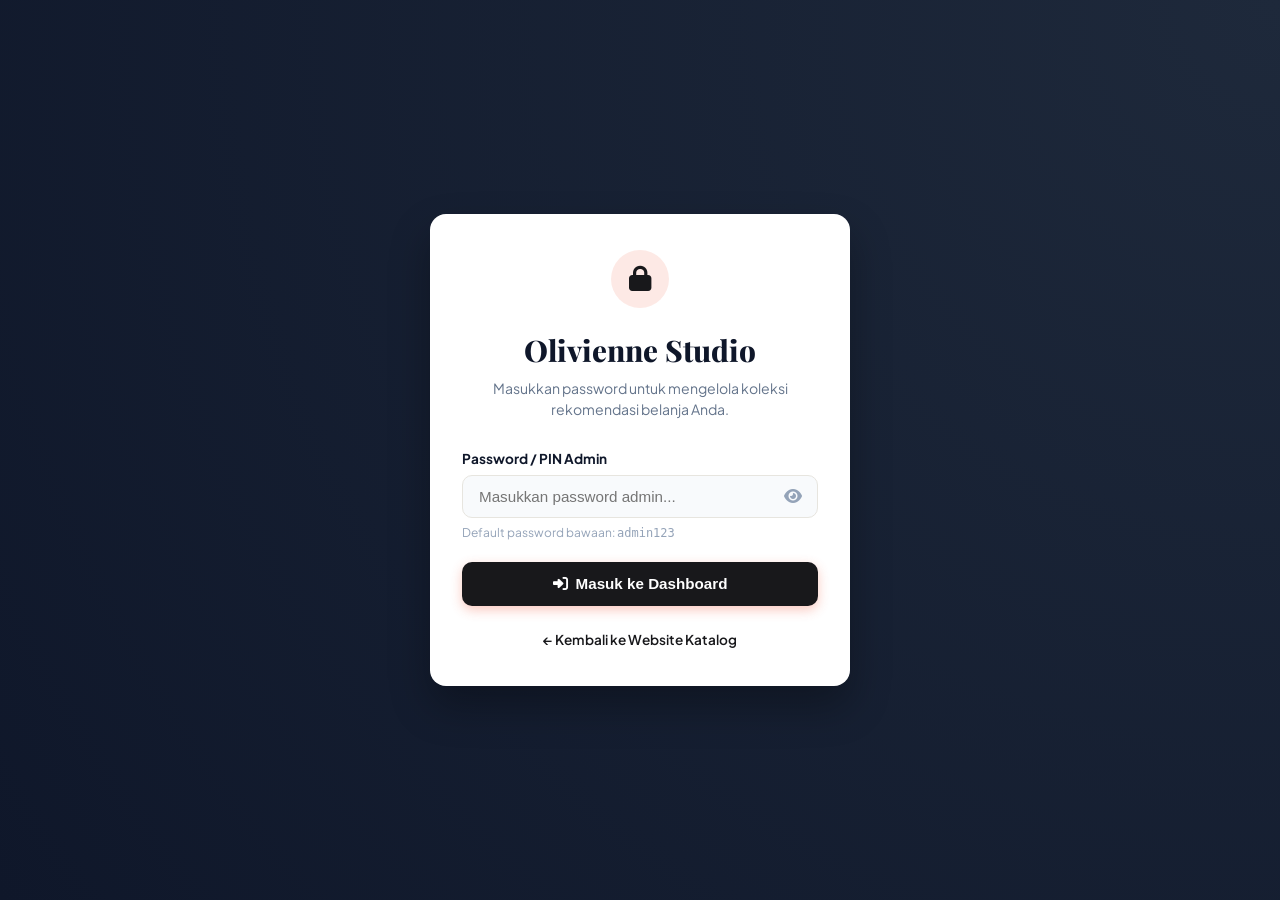
==== admin.html @ c8de6388 "Initial commit: Olivienne Luxury Curated Online Catalog with Admin Portal" ====
<!DOCTYPE html>
<html lang="id">
<head>
  <meta charset="UTF-8">
  <meta name="viewport" content="width=device-width, initial-scale=1.0">
  <title>BNUSHOP Studio | Admin Dashboard</title>
  
  <meta name="robots" content="noindex, nofollow">
  <meta name="theme-color" content="#18181B">
  
  <!-- Google Fonts: Playfair Display & Plus Jakarta Sans -->
  <link rel="preconnect" href="https://fonts.googleapis.com">
  <link rel="preconnect" href="https://fonts.gstatic.com" crossorigin>
  <link href="https://fonts.googleapis.com/css2?family=Playfair+Display:ital,wght@0,600;0,700;1,600&family=Plus+Jakarta+Sans:wght@400;500;600;700&display=swap" rel="stylesheet">
  
  <!-- Font Awesome 6 Icons -->
  <link rel="stylesheet" href="https://cdnjs.cloudflare.com/ajax/libs/font-awesome/6.5.1/css/all.min.css" integrity="sha512-DTOQO9RWCH3ppGqcWaEA1BIZOC6xxalwEsw9c2QQeAIftl+Vegovlnee1c9QX4TctnWMn13TZye+giMm8e2LwA==" crossorigin="anonymous" referrerpolicy="no-referrer" />
  
  <!-- Admin Stylesheet -->
  <link rel="stylesheet" href="css/admin.css">
</head>
<body>

  <!-- ==========================================================================
       LOGIN SCREEN (KHUSUS PEMILIK)
       ========================================================================== -->
  <div class="login-screen" id="loginScreen">
    <div class="login-card">
      <div class="login-icon">
        <i class="fas fa-lock"></i>
      </div>
      <h1 class="login-title" style="font-family: 'Playfair Display', serif; font-size: 1.85rem;">Olivienne Studio</h1>
      <p class="login-desc">Masukkan password untuk mengelola koleksi rekomendasi belanja Anda.</p>

      <div class="login-error" id="loginError">Password salah!</div>

      <form id="loginForm" class="login-form">
        <div class="form-group">
          <label class="form-label" for="adminPasswordInput">Password / PIN Admin</label>
          <div class="input-password-wrapper">
            <input 
              type="password" 
              id="adminPasswordInput" 
              class="login-input" 
              placeholder="Masukkan password admin..." 
              required 
              autocomplete="current-password"
            />
            <button type="button" class="toggle-password-btn" id="togglePasswordBtn" title="Lihat password">
              <i class="fas fa-eye"></i>
            </button>
          </div>
          <small style="display:block; margin-top:0.35rem; color:#94A3B8; font-size:0.75rem;">
            Default password bawaan: <code>admin123</code>
          </small>
        </div>

        <button type="submit" class="btn-login-submit">
          <i class="fas fa-sign-in-alt"></i> Masuk ke Dashboard
        </button>
      </form>

      <div class="login-footer-link">
        <a href="index.html">← Kembali ke Website Katalog</a>
      </div>
    </div>
  </div>

  <!-- ==========================================================================
       ADMIN APP DASHBOARD (SETELAH LOGIN BERHASIL)
       ========================================================================== -->
  <div class="admin-app" id="adminApp">
    
    <!-- Top Navbar -->
    <header class="admin-navbar">
      <div class="navbar-container">
        <div class="admin-brand">
          <span style="font-family: 'Playfair Display', serif; font-size: 1.4rem; font-weight: 700; letter-spacing: -0.01em;">BNUSHOP</span>
          <span class="admin-badge">Studio Admin</span>
        </div>

        <div class="navbar-actions">
          <a href="index.html" target="_blank" class="btn-nav btn-nav-site" title="Buka website publik">
            <i class="fas fa-external-link-alt"></i>
            <span>Lihat Website</span>
          </a>
          <button type="button" class="btn-nav btn-nav-site" onclick="admin.openPasswordModal()" title="Ubah password login">
            <i class="fas fa-key"></i>
            <span>Ganti Password</span>
          </button>
          <button type="button" class="btn-nav btn-nav-logout" onclick="admin.logout()" title="Keluar">
            <i class="fas fa-sign-out-alt"></i>
            <span>Keluar</span>
          </button>
        </div>
      </div>
    </header>

    <!-- Main Container -->
    <main class="admin-main">
      
      <!-- Statistics Grid -->
      <section class="stats-grid">
        <div class="stat-card">
          <div>
            <div class="stat-info-title">Total Postingan</div>
            <div class="stat-info-val" id="statTotalProducts">0</div>
          </div>
          <div class="stat-icon-wrapper stat-icon-products">
            <i class="fas fa-boxes"></i>
          </div>
        </div>

        <div class="stat-card">
          <div>
            <div class="stat-info-title">Produk Pilihan</div>
            <div class="stat-info-val" id="statFeaturedProducts">0</div>
          </div>
          <div class="stat-icon-wrapper stat-icon-featured">
            <i class="fas fa-star"></i>
          </div>
        </div>

        <div class="stat-card">
          <div>
            <div class="stat-info-title">Dari Tokopedia</div>
            <div class="stat-info-val" id="statTokopediaProducts">0</div>
          </div>
          <div class="stat-icon-wrapper stat-icon-tokopedia">
            <i class="fas fa-store"></i>
          </div>
        </div>

        <div class="stat-card">
          <div>
            <div class="stat-info-title">Total Kategori</div>
            <div class="stat-info-val" id="statCategoriesCount">0</div>
          </div>
          <div class="stat-icon-wrapper stat-icon-categories">
            <i class="fas fa-tags"></i>
          </div>
        </div>
      </section>

      <!-- Action Toolbar -->
      <section class="toolbar-section">
        <div class="toolbar-search">
          <i class="fas fa-search"></i>
          <input 
            type="text" 
            id="adminSearchInput" 
            placeholder="Cari postingan produk (judul, platform, kategori)..." 
          />
        </div>

        <div class="toolbar-actions">
          <button type="button" class="btn-add-product" onclick="admin.openAddModal()">
            <i class="fas fa-plus-circle"></i>
            <span>Tambah Postingan Baru</span>
          </button>
          
          <button type="button" class="btn-secondary-action" onclick="admin.exportData()" title="Salin kode data untuk disimpan permanen ke js/data.js">
            <i class="fas fa-file-export"></i>
            <span>Ekspor ke data.js</span>
          </button>

          <button type="button" class="btn-secondary-action" style="color: #EF4444;" onclick="admin.resetToDefault()" title="Kembalikan semua postingan ke sampel awal">
            <i class="fas fa-undo"></i>
            <span>Reset Bawaan</span>
          </button>
        </div>
      </section>

      <!-- Products Management Table -->
      <section class="table-card">
        <div class="table-responsive">
          <table class="admin-table">
            <thead>
              <tr>
                <th style="width: 40px;" title="Produk Pilihan Utama">⭐</th>
                <th>Produk</th>
                <th>Kategori</th>
                <th>Platform Toko</th>
                <th>Harga</th>
                <th style="width: 120px;">Aksi</th>
              </tr>
            </thead>
            <tbody id="productsTableBody">
              <!-- Baris data di-render oleh admin.js -->
            </tbody>
          </table>
        </div>
      </section>

    </main>
  </div>

  <!-- ==========================================================================
       MODAL FORM TAMBAH & EDIT POSTINGAN
       ========================================================================== -->
  <div class="admin-modal-overlay" id="productFormModal">
    <div class="admin-modal-box">
      <div class="admin-modal-header">
        <h3 id="modalFormTitle">Tambah Postingan Produk Baru</h3>
        <button type="button" style="background:none; border:none; font-size:1.2rem; cursor:pointer; color:#64748B;" onclick="admin.closeProductModal()">
          <i class="fas fa-times"></i>
        </button>
      </div>

      <form id="productForm">
        <div class="admin-modal-body">
          
          <div class="admin-form-group">
            <label for="formTitle">Judul Nama Produk *</label>
            <input type="text" id="formTitle" class="admin-form-control" placeholder="Contoh: Kaos Polos Oversize Cotton Combed 24s Premium" required />
          </div>

          <div class="form-grid-2">
            <div class="admin-form-group">
              <label for="formCategory">Kategori *</label>
              <select id="formCategory" class="admin-form-control">
                <option value="fashion">👗 Fashion</option>
                <option value="elektronik">📱 Elektronik</option>
                <option value="aksesori">💍 Aksesori</option>
                <option value="rumah-tangga">🏠 Rumah Tangga</option>
                <option value="kecantikan">💄 Kecantikan</option>
              </select>
            </div>

            <div class="admin-form-group">
              <label for="formPlatform">Platform Marketplace Utama *</label>
              <select id="formPlatform" class="admin-form-control">
                <option value="tokopedia">🟢 Tokopedia</option>
                <option value="shopee">🟠 Shopee</option>
                <option value="tiktok">⚫ TikTok Shop</option>
                <option value="lazada">🔵 Lazada</option>
                <option value="blibli">🔷 Blibli</option>
                <option value="other">🌐 Toko Resmi / Lainnya</option>
              </select>
            </div>
          </div>

          <div class="admin-form-group">
            <label for="formProductUrl">Link Belanja Utama (URL Marketplace/Affiliate) *</label>
            <input type="url" id="formProductUrl" class="admin-form-control" placeholder="Contoh: https://www.tokopedia.com/... atau https://shopee.co.id/..." required />
          </div>

          <div class="form-grid-2">
            <div class="admin-form-group">
              <label for="formSecondaryPlatform">Platform Toko Cadangan (Opsional)</label>
              <select id="formSecondaryPlatform" class="admin-form-control">
                <option value="">-- Tidak ada link kedua --</option>
                <option value="tokopedia">🟢 Tokopedia</option>
                <option value="shopee">🟠 Shopee</option>
                <option value="tiktok">⚫ TikTok Shop</option>
                <option value="lazada">🔵 Lazada</option>
                <option value="blibli">🔷 Blibli</option>
                <option value="other">🌐 Toko Resmi</option>
              </select>
            </div>

            <div class="admin-form-group">
              <label for="formSecondaryUrl">Link Belanja Cadangan (Opsional)</label>
              <input type="url" id="formSecondaryUrl" class="admin-form-control" placeholder="Link toko kedua jika tersedia..." />
            </div>
          </div>

          <div class="form-grid-2">
            <div class="admin-form-group">
              <label for="formPrice">Harga Jual (Rp) *</label>
              <input type="number" id="formPrice" class="admin-form-control" placeholder="Contoh: 68000" min="0" required />
            </div>

            <div class="admin-form-group">
              <label for="formOriginalPrice">Harga Coret / Asli (Rp, Opsional)</label>
              <input type="number" id="formOriginalPrice" class="admin-form-control" placeholder="Contoh: 125000" min="0" />
            </div>
          </div>

          <div class="admin-form-group">
            <label for="formImage">Link URL Foto Produk</label>
            <input type="url" id="formImage" class="admin-form-control" placeholder="https://images.unsplash.com/... atau link foto produk online" />
            <div class="img-preview-box">
              <img id="formImagePreview" src="" alt="Pratinjau Foto" class="img-preview-thumb" onerror="this.src=DEFAULT_PLACEHOLDER" />
              <span style="font-size: 0.8rem; color: #64748B;">Pratinjau tampilan foto produk di katalog.</span>
            </div>
          </div>

          <div class="admin-form-group">
            <label for="formBadgeText">Label / Badge Khusus (Opsional)</label>
            <input type="text" id="formBadgeText" class="admin-form-control" placeholder="Contoh: 🔥 Terlaris, ⭐ Pilihan Editor, Diskon 50%" />
          </div>

          <div class="admin-form-group">
            <label for="formDescription">Deskripsi Produk Singkat</label>
            <textarea id="formDescription" class="admin-form-control" placeholder="Jelaskan spesifikasi, bahan, atau manfaat barang..."></textarea>
          </div>

          <div class="admin-form-group">
            <label for="formRecommendation">Kenapa Kamu Merekomendasikan Barang Ini?</label>
            <textarea id="formRecommendation" class="admin-form-control" placeholder="Tuliskan ulasan jujur atau keunggulan berdasarkan pengalamanmu..."></textarea>
          </div>

          <div class="admin-form-group">
            <label style="display:flex; align-items:center; gap:0.5rem; cursor:pointer;">
              <input type="checkbox" id="formFeatured" style="width: 18px; height: 18px; accent-color: var(--admin-primary);" />
              <span>Jadikan sebagai ⭐ <strong>Produk Pilihan Utama</strong> (Tampil di tab Rekomendasi Pilihan)</span>
            </label>
          </div>

        </div>

        <div class="admin-modal-footer">
          <button type="button" class="btn-secondary-action" onclick="admin.closeProductModal()">Batal</button>
          <button type="submit" class="btn-add-product">
            <i class="fas fa-save"></i> Simpan Postingan
          </button>
        </div>
      </form>
    </div>
  </div>

  <!-- ==========================================================================
       MODAL GANTI PASSWORD ADMIN
       ========================================================================== -->
  <div class="admin-modal-overlay" id="passwordModal">
    <div class="admin-modal-box" style="max-width: 440px;">
      <div class="admin-modal-header">
        <h3>Ubah Password Admin</h3>
        <button type="button" style="background:none; border:none; font-size:1.2rem; cursor:pointer; color:#64748B;" onclick="admin.closePasswordModal()">
          <i class="fas fa-times"></i>
        </button>
      </div>

      <form id="changePasswordForm">
        <div class="admin-modal-body">
          <div class="admin-form-group">
            <label for="oldPassword">Password Saat Ini</label>
            <input type="password" id="oldPassword" class="admin-form-control" placeholder="Password lama..." required />
          </div>

          <div class="admin-form-group">
            <label for="newPassword">Password Baru</label>
            <input type="password" id="newPassword" class="admin-form-control" placeholder="Minimal 4 karakter..." required />
          </div>

          <div class="admin-form-group">
            <label for="confirmPassword">Konfirmasi Password Baru</label>
            <input type="password" id="confirmPassword" class="admin-form-control" placeholder="Ulangi password baru..." required />
          </div>
        </div>

        <div class="admin-modal-footer">
          <button type="button" class="btn-secondary-action" onclick="admin.closePasswordModal()">Batal</button>
          <button type="submit" class="btn-add-product">Simpan Password</button>
        </div>
      </form>
    </div>
  </div>

  <!-- ==========================================================================
       TOAST NOTIFICATION
       ========================================================================== -->
  <div class="admin-toast" id="adminToast">
    <i class="fas fa-check-circle"></i>
    <span id="adminToastMessage">Notifikasi sukses</span>
  </div>

  <!-- Scripts -->
  <script src="js/data.js"></script>
  <script src="js/admin.js"></script>
</body>
</html>
---- css/admin.css ----
/* ==========================================================================
   ADMIN PANEL STYLESHEET - DEDICATED MANAGEMENT PORTAL
   ========================================================================== */

:root {
  --admin-primary: #18181B;
  --admin-primary-dark: #27272A;
  --admin-secondary: #27272A;
  --admin-accent: #18181B;
  --admin-success: #10B981;
  --admin-warning: #D97706;
  --admin-danger: #DC2626;
  
  --admin-bg: #FAF9F5;
  --admin-surface: #FFFFFF;
  --admin-card: #FFFFFF;
  --admin-border: #E7E5DF;
  
  --admin-text-main: #0F172A;
  --admin-text-muted: #64748B;
  --admin-text-light: #94A3B8;
  
  --shadow-sm: 0 1px 3px rgba(0, 0, 0, 0.08);
  --shadow-md: 0 4px 6px -1px rgba(0, 0, 0, 0.08);
  --shadow-lg: 0 10px 25px -5px rgba(0, 0, 0, 0.1);
  
  --radius-sm: 6px;
  --radius-md: 10px;
  --radius-lg: 16px;
  --radius-full: 9999px;
  
  --transition: all 0.2s ease;
}

* {
  margin: 0;
  padding: 0;
  box-sizing: border-box;
}

body {
  font-family: 'Plus Jakarta Sans', system-ui, -apple-system, BlinkMacSystemFont, 'Segoe UI', Roboto, sans-serif;
  background-color: var(--admin-bg);
  color: var(--admin-text-main);
  line-height: 1.5;
  min-height: 100vh;
}

/* ==========================================================================
   LOGIN SCREEN
   ========================================================================== */
.login-screen {
  min-height: 100vh;
  display: flex;
  align-items: center;
  justify-content: center;
  padding: 1.5rem;
  background: radial-gradient(circle at top right, #1E293B, #0F172A);
}

.login-card {
  background: var(--admin-surface);
  width: 100%;
  max-width: 420px;
  border-radius: var(--radius-lg);
  padding: 2.25rem 2rem;
  box-shadow: 0 20px 40px rgba(0, 0, 0, 0.3);
  text-align: center;
}

.login-icon {
  width: 58px;
  height: 58px;
  background: rgba(238, 77, 45, 0.12);
  color: var(--admin-primary);
  border-radius: 50%;
  display: flex;
  align-items: center;
  justify-content: center;
  font-size: 1.6rem;
  margin: 0 auto 1.25rem;
}

.login-title {
  font-size: 1.45rem;
  font-weight: 800;
  color: var(--admin-text-main);
  margin-bottom: 0.4rem;
}

.login-desc {
  font-size: 0.88rem;
  color: var(--admin-text-muted);
  margin-bottom: 1.75rem;
}

.login-form .form-group {
  text-align: left;
  margin-bottom: 1.25rem;
}

.login-form .form-label {
  display: block;
  font-size: 0.85rem;
  font-weight: 700;
  margin-bottom: 0.4rem;
  color: var(--admin-text-main);
}

.input-password-wrapper {
  position: relative;
  display: flex;
  align-items: center;
}

.login-input {
  width: 100%;
  padding: 0.75rem 2.8rem 0.75rem 1rem;
  background: #F8FAFC;
  border: 1.5px solid var(--admin-border);
  border-radius: var(--radius-md);
  font-size: 0.95rem;
  outline: none;
  transition: var(--transition);
}

.login-input:focus {
  border-color: var(--admin-primary);
  background: #FFFFFF;
  box-shadow: 0 0 0 3px rgba(238, 77, 45, 0.15);
}

.toggle-password-btn {
  position: absolute;
  right: 12px;
  background: none;
  border: none;
  color: var(--admin-text-light);
  cursor: pointer;
  font-size: 1rem;
  padding: 4px;
}

.toggle-password-btn:hover {
  color: var(--admin-text-main);
}

.btn-login-submit {
  width: 100%;
  padding: 0.85rem;
  background: var(--admin-primary);
  color: #fff;
  border: none;
  border-radius: var(--radius-md);
  font-weight: 700;
  font-size: 0.95rem;
  cursor: pointer;
  transition: var(--transition);
  display: flex;
  align-items: center;
  justify-content: center;
  gap: 0.5rem;
  box-shadow: 0 4px 12px rgba(238, 77, 45, 0.3);
}

.btn-login-submit:hover {
  background: var(--admin-primary-dark);
}

.login-footer-link {
  margin-top: 1.5rem;
  font-size: 0.85rem;
}

.login-footer-link a {
  color: var(--admin-primary);
  text-decoration: none;
  font-weight: 600;
}

.login-footer-link a:hover {
  text-decoration: underline;
}

.login-error {
  background: #FEE2E2;
  color: #B91C1C;
  padding: 0.65rem 0.85rem;
  border-radius: var(--radius-sm);
  font-size: 0.82rem;
  font-weight: 600;
  margin-bottom: 1rem;
  display: none;
}

/* ==========================================================================
   ADMIN MAIN LAYOUT (AFTER LOGIN)
   ========================================================================== */
.admin-app {
  display: none;
  flex-direction: column;
  min-height: 100vh;
}

/* Top Navigation */
.admin-navbar {
  background: var(--admin-surface);
  border-bottom: 1px solid var(--admin-border);
  position: sticky;
  top: 0;
  z-index: 40;
}

.navbar-container {
  max-width: 1300px;
  margin: 0 auto;
  padding: 0 1.25rem;
  height: 64px;
  display: flex;
  align-items: center;
  justify-content: space-between;
}

.admin-brand {
  display: flex;
  align-items: center;
  gap: 0.6rem;
  font-weight: 800;
  font-size: 1.15rem;
  color: var(--admin-text-main);
}

.admin-badge {
  background: #FEF3C7;
  color: #92400E;
  font-size: 0.72rem;
  padding: 0.2rem 0.55rem;
  border-radius: var(--radius-full);
  font-weight: 700;
  border: 1px solid #FDE68A;
}

.navbar-actions {
  display: flex;
  align-items: center;
  gap: 0.75rem;
}

.btn-nav {
  padding: 0.5rem 0.95rem;
  border-radius: var(--radius-md);
  font-weight: 600;
  font-size: 0.85rem;
  cursor: pointer;
  display: inline-flex;
  align-items: center;
  gap: 0.4rem;
  text-decoration: none;
  transition: var(--transition);
}

.btn-nav-site {
  background: var(--admin-bg);
  color: var(--admin-text-main);
  border: 1px solid var(--admin-border);
}

.btn-nav-site:hover {
  background: #E2E8F0;
}

.btn-nav-logout {
  background: #FEE2E2;
  color: #B91C1C;
  border: 1px solid rgba(239, 68, 68, 0.2);
}

.btn-nav-logout:hover {
  background: #EF4444;
  color: #fff;
}

/* Main Container */
.admin-main {
  flex: 1;
  max-width: 1300px;
  width: 100%;
  margin: 0 auto;
  padding: 1.75rem 1.25rem 3rem;
}

/* Stats Cards */
.stats-grid {
  display: grid;
  grid-template-columns: repeat(2, 1fr);
  gap: 1rem;
  margin-bottom: 1.75rem;
}

@media (min-width: 900px) {
  .stats-grid {
    grid-template-columns: repeat(4, 1fr);
  }
}

.stat-card {
  background: var(--admin-surface);
  border: 1px solid var(--admin-border);
  border-radius: var(--radius-lg);
  padding: 1.25rem;
  box-shadow: var(--shadow-sm);
  display: flex;
  align-items: center;
  justify-content: space-between;
}

.stat-info-title {
  font-size: 0.78rem;
  font-weight: 700;
  text-transform: uppercase;
  color: var(--admin-text-muted);
  letter-spacing: 0.05em;
  margin-bottom: 0.25rem;
}

.stat-info-val {
  font-size: 1.6rem;
  font-weight: 800;
  color: var(--admin-text-main);
  line-height: 1.2;
}

.stat-icon-wrapper {
  width: 48px;
  height: 48px;
  border-radius: var(--radius-md);
  display: flex;
  align-items: center;
  justify-content: center;
  font-size: 1.3rem;
}

.stat-icon-products {
  background: rgba(238, 77, 45, 0.12);
  color: var(--admin-primary);
}

.stat-icon-featured {
  background: #FEF3C7;
  color: #D97706;
}

.stat-icon-tokopedia {
  background: #E8F5E9;
  color: #03AC0E;
}

.stat-icon-categories {
  background: #EFF6FF;
  color: #2563EB;
}

/* Action Toolbar */
.toolbar-section {
  background: var(--admin-surface);
  border: 1px solid var(--admin-border);
  border-radius: var(--radius-lg);
  padding: 1rem 1.25rem;
  margin-bottom: 1.5rem;
  box-shadow: var(--shadow-sm);
  display: flex;
  flex-direction: column;
  gap: 1rem;
}

@media (min-width: 768px) {
  .toolbar-section {
    flex-direction: row;
    align-items: center;
    justify-content: space-between;
  }
}

.toolbar-search {
  position: relative;
  flex: 1;
  max-width: 400px;
}

.toolbar-search input {
  width: 100%;
  padding: 0.6rem 1rem 0.6rem 2.4rem;
  background: #F8FAFC;
  border: 1px solid var(--admin-border);
  border-radius: var(--radius-md);
  font-size: 0.88rem;
  outline: none;
}

.toolbar-search input:focus {
  border-color: var(--admin-primary);
  background: #fff;
}

.toolbar-search i {
  position: absolute;
  left: 12px;
  top: 50%;
  transform: translateY(-50%);
  color: var(--admin-text-light);
  font-size: 0.9rem;
}

.toolbar-actions {
  display: flex;
  align-items: center;
  gap: 0.75rem;
  flex-wrap: wrap;
}

.btn-add-product {
  background: var(--admin-primary);
  color: #fff;
  border: none;
  padding: 0.65rem 1.25rem;
  border-radius: var(--radius-md);
  font-weight: 700;
  font-size: 0.88rem;
  cursor: pointer;
  display: inline-flex;
  align-items: center;
  gap: 0.5rem;
  box-shadow: 0 3px 8px rgba(238, 77, 45, 0.25);
  transition: var(--transition);
}

.btn-add-product:hover {
  background: var(--admin-primary-dark);
}

.btn-secondary-action {
  background: #F8FAFC;
  border: 1px solid var(--admin-border);
  color: var(--admin-text-main);
  padding: 0.65rem 1rem;
  border-radius: var(--radius-md);
  font-weight: 600;
  font-size: 0.85rem;
  cursor: pointer;
  display: inline-flex;
  align-items: center;
  gap: 0.4rem;
  transition: var(--transition);
}

.btn-secondary-action:hover {
  background: #E2E8F0;
}

/* Table Card */
.table-card {
  background: var(--admin-surface);
  border: 1px solid var(--admin-border);
  border-radius: var(--radius-lg);
  overflow: hidden;
  box-shadow: var(--shadow-sm);
}

.table-responsive {
  overflow-x: auto;
}

.admin-table {
  width: 100%;
  border-collapse: collapse;
  text-align: left;
  font-size: 0.88rem;
}

.admin-table th {
  background: #F8FAFC;
  padding: 0.85rem 1rem;
  font-weight: 700;
  color: var(--admin-text-muted);
  border-bottom: 1px solid var(--admin-border);
  white-space: nowrap;
}

.admin-table td {
  padding: 1rem;
  border-bottom: 1px solid #F1F5F9;
  vertical-align: middle;
}

.admin-table tr:hover td {
  background: #F8FAFC;
}

/* Product Row Specifics */
.product-cell {
  display: flex;
  align-items: center;
  gap: 0.85rem;
}

.product-thumb {
  width: 50px;
  height: 50px;
  border-radius: var(--radius-sm);
  object-fit: cover;
  background: #E2E8F0;
  flex-shrink: 0;
  border: 1px solid var(--admin-border);
}

.product-info-title {
  font-weight: 700;
  color: var(--admin-text-main);
  display: -webkit-box;
  -webkit-line-clamp: 1;
  -webkit-box-orient: vertical;
  overflow: hidden;
  max-width: 320px;
  margin-bottom: 0.2rem;
}

.product-info-subtitle {
  font-size: 0.75rem;
  color: var(--admin-text-light);
}

/* Platform Badges */
.badge-plat-tag {
  display: inline-flex;
  align-items: center;
  gap: 0.3rem;
  padding: 0.25rem 0.6rem;
  border-radius: var(--radius-full);
  font-size: 0.75rem;
  font-weight: 700;
}

.badge-plat-tokopedia {
  background: #E8F5E9;
  color: #03AC0E;
}

.badge-plat-shopee {
  background: #FFF0ED;
  color: #EE4D2D;
}

.badge-plat-tiktok {
  background: #F3F4F6;
  color: #111827;
}

.badge-plat-lazada {
  background: #EFF6FF;
  color: #0F146D;
}

.badge-plat-blibli {
  background: #E0F2FE;
  color: #0095DA;
}

.badge-plat-other {
  background: #EEF2FF;
  color: #4F46E5;
}

/* Star Toggle */
.star-toggle-btn {
  background: none;
  border: none;
  font-size: 1.25rem;
  color: #CBD5E1;
  cursor: pointer;
  transition: var(--transition);
}

.star-toggle-btn.starred {
  color: #F59E0B;
}

.star-toggle-btn:hover {
  transform: scale(1.15);
}

/* Row Action Buttons */
.row-actions {
  display: flex;
  align-items: center;
  gap: 0.4rem;
}

.btn-table-action {
  width: 34px;
  height: 34px;
  border-radius: var(--radius-sm);
  display: inline-flex;
  align-items: center;
  justify-content: center;
  border: 1px solid var(--admin-border);
  background: #FFFFFF;
  color: var(--admin-text-muted);
  cursor: pointer;
  transition: var(--transition);
  text-decoration: none;
}

.btn-table-action:hover {
  color: var(--admin-text-main);
  border-color: #94A3B8;
}

.btn-table-edit:hover {
  background: #EFF6FF;
  color: #2563EB;
  border-color: #93C5FD;
}

.btn-table-delete:hover {
  background: #FEE2E2;
  color: #EF4444;
  border-color: #FCA5A5;
}

/* ==========================================================================
   FORM MODAL (TAMBAH & EDIT)
   ========================================================================== */
.admin-modal-overlay {
  position: fixed;
  inset: 0;
  background: rgba(15, 23, 42, 0.7);
  backdrop-filter: blur(4px);
  z-index: 100;
  display: flex;
  align-items: center;
  justify-content: center;
  padding: 1.25rem;
  opacity: 0;
  visibility: hidden;
  transition: var(--transition);
}

.admin-modal-overlay.active {
  opacity: 1;
  visibility: visible;
}

.admin-modal-box {
  background: var(--admin-surface);
  width: 100%;
  max-width: 680px;
  border-radius: var(--radius-lg);
  box-shadow: var(--shadow-lg);
  max-height: 92vh;
  display: flex;
  flex-direction: column;
  overflow: hidden;
  transform: translateY(20px);
  transition: var(--transition);
}

.admin-modal-overlay.active .admin-modal-box {
  transform: translateY(0);
}

.admin-modal-header {
  padding: 1.25rem 1.5rem;
  border-bottom: 1px solid var(--admin-border);
  display: flex;
  align-items: center;
  justify-content: space-between;
}

.admin-modal-header h3 {
  font-size: 1.2rem;
  font-weight: 800;
  color: var(--admin-text-main);
}

.admin-modal-body {
  padding: 1.5rem;
  overflow-y: auto;
}

.form-grid-2 {
  display: grid;
  grid-template-columns: 1fr;
  gap: 1rem;
}

@media (min-width: 600px) {
  .form-grid-2 {
    grid-template-columns: 1fr 1fr;
  }
}

.admin-form-group {
  margin-bottom: 1.15rem;
}

.admin-form-group label {
  display: block;
  font-size: 0.85rem;
  font-weight: 700;
  margin-bottom: 0.35rem;
  color: var(--admin-text-main);
}

.admin-form-control {
  width: 100%;
  padding: 0.65rem 0.85rem;
  background: #F8FAFC;
  border: 1px solid var(--admin-border);
  border-radius: var(--radius-md);
  font-size: 0.88rem;
  outline: none;
  transition: var(--transition);
}

.admin-form-control:focus {
  border-color: var(--admin-primary);
  background: #FFFFFF;
  box-shadow: 0 0 0 3px rgba(238, 77, 45, 0.15);
}

textarea.admin-form-control {
  resize: vertical;
  min-height: 70px;
}

.admin-modal-footer {
  padding: 1rem 1.5rem;
  border-top: 1px solid var(--admin-border);
  background: #F8FAFC;
  display: flex;
  align-items: center;
  justify-content: flex-end;
  gap: 0.75rem;
}

.img-preview-box {
  display: flex;
  align-items: center;
  gap: 0.75rem;
  margin-top: 0.5rem;
}

.img-preview-thumb {
  width: 50px;
  height: 50px;
  border-radius: var(--radius-sm);
  object-fit: cover;
  border: 1px solid var(--admin-border);
  background: #E2E8F0;
}

/* Toast */
.admin-toast {
  position: fixed;
  bottom: 25px;
  right: 25px;
  background: #0F172A;
  color: #FFFFFF;
  padding: 0.8rem 1.5rem;
  border-radius: var(--radius-md);
  font-size: 0.9rem;
  font-weight: 600;
  display: flex;
  align-items: center;
  gap: 0.6rem;
  box-shadow: 0 10px 25px rgba(0, 0, 0, 0.25);
  opacity: 0;
  visibility: hidden;
  transition: var(--transition);
  z-index: 200;
}

.admin-toast.show {
  opacity: 1;
  visibility: visible;
}

.admin-toast i {
  color: #10B981;
}
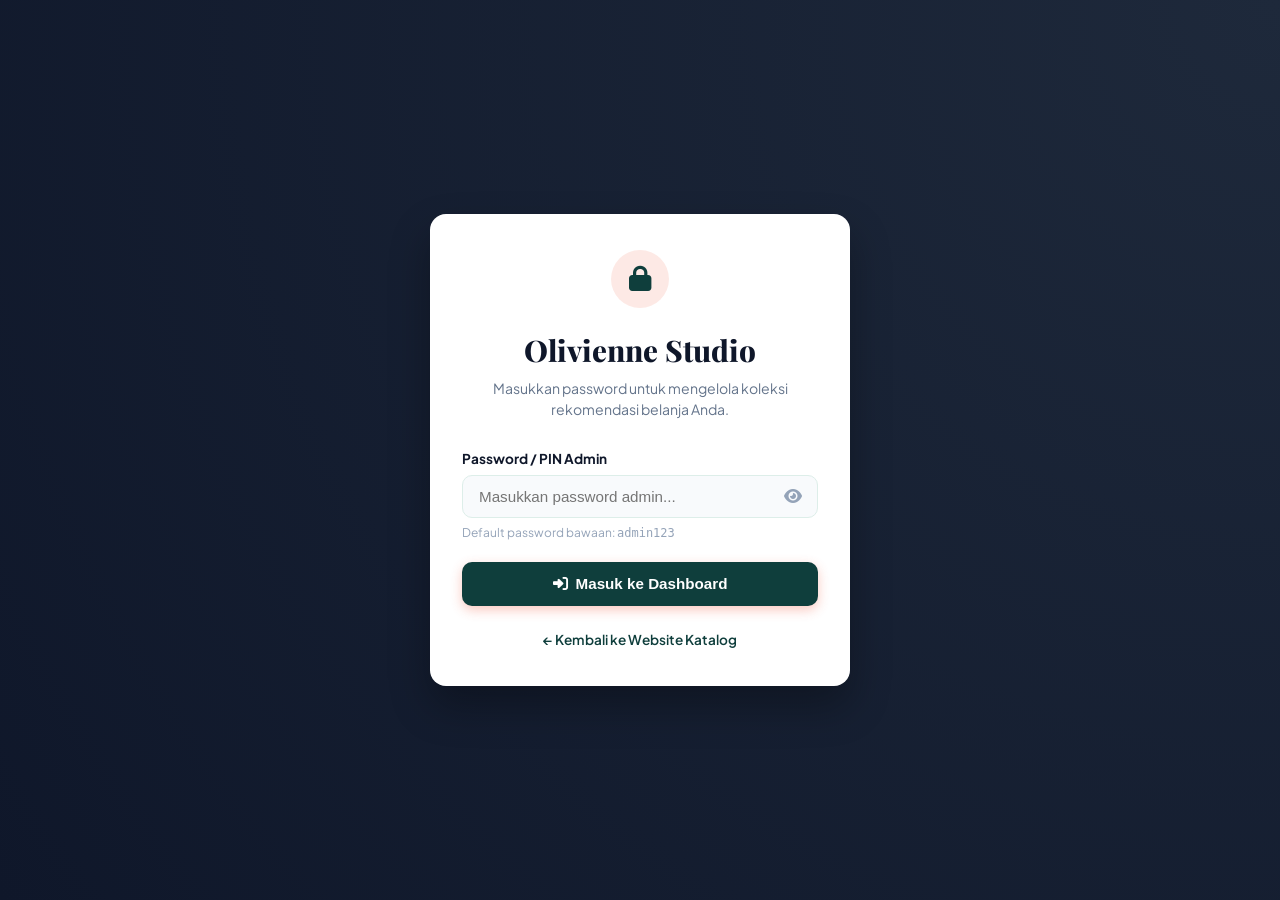
==== commit 8411d9ae: "feat: Transform website into a native mobile web app experience" ====
--- a/admin.html
+++ b/admin.html
@@ -2,11 +2,15 @@
 <html lang="id">
 <head>
   <meta charset="UTF-8">
-  <meta name="viewport" content="width=device-width, initial-scale=1.0">
+  <meta name="viewport" content="width=device-width, initial-scale=1.0, maximum-scale=5.0, viewport-fit=cover">
   <title>BNUSHOP Studio | Admin Dashboard</title>
   
   <meta name="robots" content="noindex, nofollow">
-  <meta name="theme-color" content="#18181B">
+  <meta name="theme-color" content="#0F3E3C">
+  <meta name="apple-mobile-web-app-capable" content="yes">
+  <meta name="apple-mobile-web-app-status-bar-style" content="black-translucent">
+  <meta name="mobile-web-app-capable" content="yes">
+  <link rel="manifest" href="manifest.json">
   
   <!-- Google Fonts: Playfair Display & Plus Jakarta Sans -->
   <link rel="preconnect" href="https://fonts.googleapis.com">
@@ -80,6 +84,13 @@
         </div>
 
         <div class="navbar-actions">
+          <span class="admin-badge" id="dbStatusBadge" style="cursor: pointer; border: 1px solid #E2E8F0;" onclick="admin.openDbModal()" title="Klik untuk mengatur Supabase">
+            Memuat Status...
+          </span>
+          <button type="button" class="btn-nav btn-nav-site" onclick="admin.openDbModal()" title="Pengaturan Database Supabase">
+            <i class="fas fa-database"></i>
+            <span>Supabase</span>
+          </button>
           <a href="index.html" target="_blank" class="btn-nav btn-nav-site" title="Buka website publik">
             <i class="fas fa-external-link-alt"></i>
             <span>Lihat Website</span>
@@ -159,6 +170,11 @@
             <span>Tambah Postingan Baru</span>
           </button>
           
+          <button type="button" class="btn-secondary-action" onclick="admin.migrateDataToSupabase()" title="Unggah seluruh produk saat ini ke Database Supabase">
+            <i class="fas fa-cloud-upload-alt"></i>
+            <span>Migrasikan ke Supabase</span>
+          </button>
+
           <button type="button" class="btn-secondary-action" onclick="admin.exportData()" title="Salin kode data untuk disimpan permanen ke js/data.js">
             <i class="fas fa-file-export"></i>
             <span>Ekspor ke data.js</span>
@@ -359,6 +375,51 @@
   </div>
 
   <!-- ==========================================================================
+       MODAL PENGATURAN SUPABASE DATABASE
+       ========================================================================== -->
+  <div class="admin-modal-overlay" id="supabaseModal">
+    <div class="admin-modal-box" style="max-width: 540px;">
+      <div class="admin-modal-header">
+        <h3 style="display:flex; align-items:center; gap:0.5rem;">
+          <i class="fas fa-database" style="color: #10B981;"></i>
+          <span>Koneksi Supabase Cloud</span>
+        </h3>
+        <button type="button" style="background:none; border:none; font-size:1.2rem; cursor:pointer; color:#64748B;" onclick="admin.closeDbModal()">
+          <i class="fas fa-times"></i>
+        </button>
+      </div>
+
+      <form id="supabaseForm">
+        <div class="admin-modal-body">
+          <div style="background:#F3F4F6; padding:0.85rem 1rem; border-radius:6px; margin-bottom:1.25rem; font-size:0.82rem; color:#4B5563; line-height:1.5;">
+            <strong>Langkah Cepat Setup Supabase:</strong><br>
+            1. Buat project gratis di <a href="https://supabase.com" target="_blank" style="color:#2563EB; text-decoration:underline;">supabase.com</a><br>
+            2. Masuk ke <strong>SQL Editor</strong> & jalankan isi file <code>supabase-schema.sql</code><br>
+            3. Ambil <strong>Project URL</strong> dan <strong>anon key</strong> di menu <em>Project Settings &gt; API</em>.
+          </div>
+
+          <div class="admin-form-group">
+            <label for="supabaseUrlInput">Project URL *</label>
+            <input type="url" id="supabaseUrlInput" class="admin-form-control" placeholder="https://xxxxxxxx.supabase.co" required />
+          </div>
+
+          <div class="admin-form-group">
+            <label for="supabaseKeyInput">Public Anon Key (API Key) *</label>
+            <textarea id="supabaseKeyInput" class="admin-form-control" placeholder="eyJhbGciOiJIUzI1NiIsInR5cCI6IkpXVCJ9..." style="min-height:80px; font-family:monospace; font-size:0.78rem;" required></textarea>
+          </div>
+        </div>
+
+        <div class="admin-modal-footer">
+          <button type="button" class="btn-secondary-action" onclick="admin.closeDbModal()">Batal</button>
+          <button type="submit" class="btn-add-product" style="background:#10B981;">
+            <i class="fas fa-plug"></i> Tes Koneksi & Simpan
+          </button>
+        </div>
+      </form>
+    </div>
+  </div>
+
+  <!-- ==========================================================================
        TOAST NOTIFICATION
        ========================================================================== -->
   <div class="admin-toast" id="adminToast">
@@ -367,6 +428,8 @@
   </div>
 
   <!-- Scripts -->
+  <script src="https://cdn.jsdelivr.net/npm/@supabase/supabase-js@2"></script>
+  <script src="js/supabase-config.js"></script>
   <script src="js/data.js"></script>
   <script src="js/admin.js"></script>
 </body>
--- a/css/admin.css
+++ b/css/admin.css
@@ -3,18 +3,18 @@
    ========================================================================== */
 
 :root {
-  --admin-primary: #18181B;
-  --admin-primary-dark: #27272A;
-  --admin-secondary: #27272A;
-  --admin-accent: #18181B;
+  --admin-primary: #0F3E3C;
+  --admin-primary-dark: #0A2D2B;
+  --admin-secondary: #134E4A;
+  --admin-accent: #14B8A6;
   --admin-success: #10B981;
   --admin-warning: #D97706;
   --admin-danger: #DC2626;
   
-  --admin-bg: #FAF9F5;
+  --admin-bg: #F4F9F8;
   --admin-surface: #FFFFFF;
   --admin-card: #FFFFFF;
-  --admin-border: #E7E5DF;
+  --admin-border: #DDEEE9;
   
   --admin-text-main: #0F172A;
   --admin-text-muted: #64748B;
@@ -789,3 +789,101 @@
   color: #10B981;
 }
 
+/* ==========================================================================
+   MOBILE RESPONSIVENESS FOR ADMIN DASHBOARD
+   ========================================================================== */
+@media (max-width: 768px) {
+  .navbar-container {
+    height: auto;
+    min-height: 56px;
+    padding: 0.65rem 1rem;
+    flex-wrap: wrap;
+    gap: 0.5rem;
+  }
+
+  .admin-brand {
+    font-size: 1rem;
+  }
+
+  .navbar-actions {
+    flex-wrap: wrap;
+    gap: 0.35rem;
+    width: 100%;
+    justify-content: flex-start;
+  }
+
+  .btn-nav {
+    padding: 0.35rem 0.65rem;
+    font-size: 0.75rem;
+  }
+
+  .admin-main {
+    padding: 1rem 0.85rem 2.5rem;
+  }
+
+  .stats-grid {
+    grid-template-columns: repeat(2, 1fr);
+    gap: 0.65rem;
+    margin-bottom: 1.25rem;
+  }
+
+  .stat-card {
+    padding: 0.85rem;
+    border-radius: var(--radius-md);
+  }
+
+  .stat-info-title {
+    font-size: 0.68rem;
+  }
+
+  .stat-info-val {
+    font-size: 1.35rem;
+  }
+
+  .stat-icon-wrapper {
+    width: 36px;
+    height: 36px;
+    font-size: 1rem;
+  }
+
+  .toolbar-section {
+    padding: 0.85rem;
+    gap: 0.75rem;
+  }
+
+  .toolbar-search {
+    max-width: 100%;
+  }
+
+  .admin-table th,
+  .admin-table td {
+    padding: 0.65rem 0.75rem;
+    font-size: 0.8rem;
+  }
+
+  .product-thumb {
+    width: 42px;
+    height: 42px;
+  }
+
+  .product-info-title {
+    max-width: 180px;
+    font-size: 0.82rem;
+  }
+
+  .admin-modal-overlay {
+    padding: 0.75rem;
+  }
+
+  .admin-modal-box {
+    max-height: 94vh;
+    border-radius: var(--radius-md);
+  }
+
+  .admin-modal-header,
+  .admin-modal-body,
+  .admin-modal-footer {
+    padding: 1rem;
+  }
+}
+
